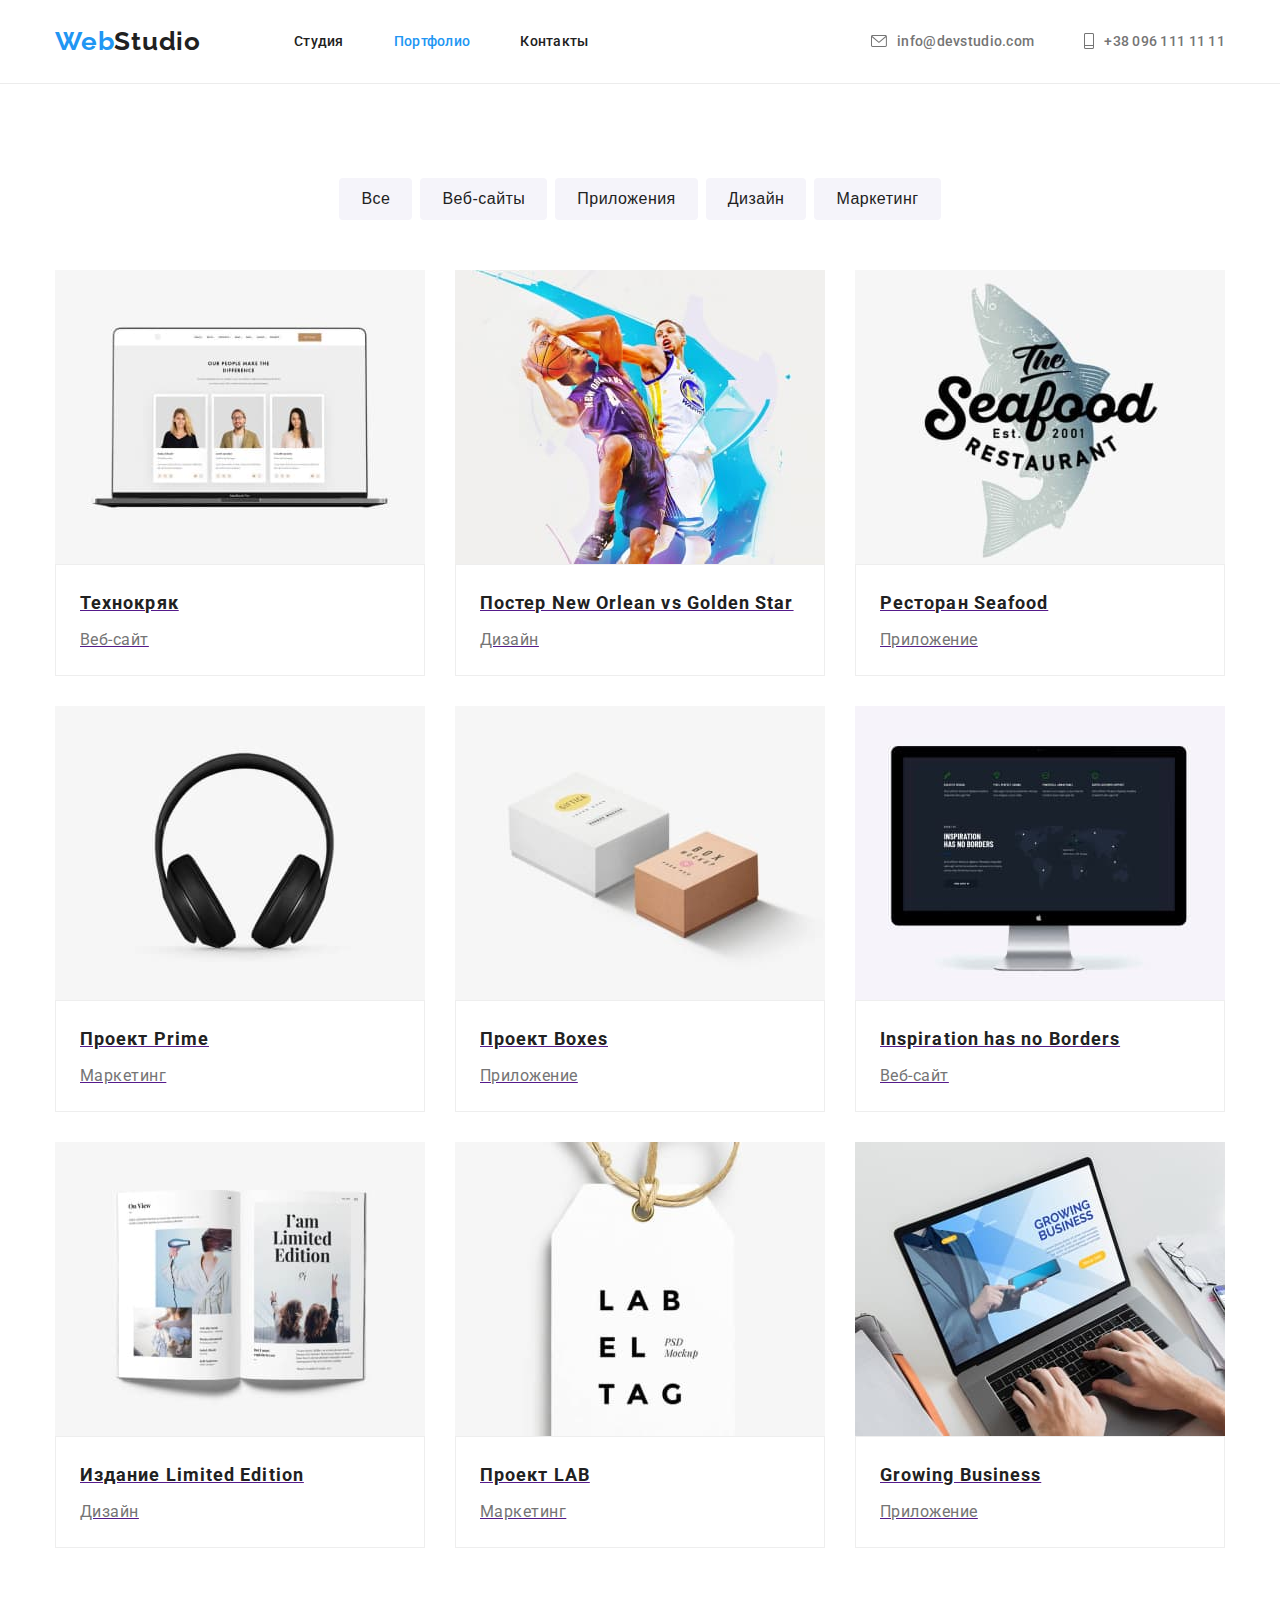
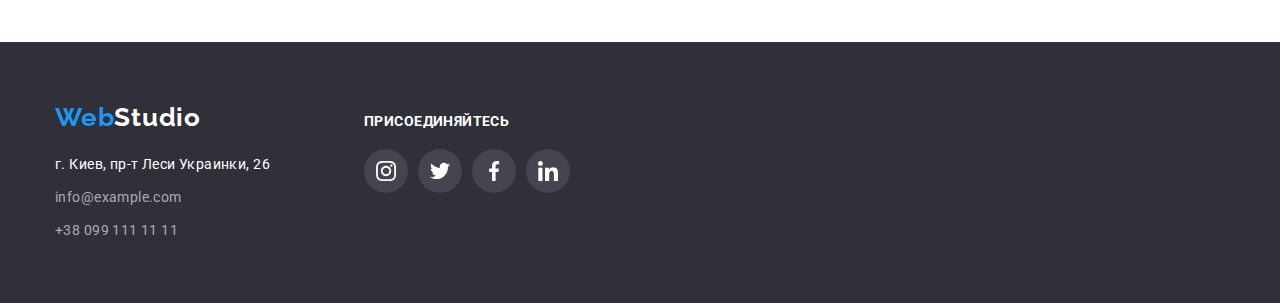
==== portfolio.html @ 88413a96 "дз4" ====
<!DOCTYPE html>
<html lang="ru">
  <head>
    <meta charset="UTF-8" />
    <meta
      http-equiv="X-UA-Compatible"
      content="IE=edge"
    />
    <meta
      name="viewport"
      content="width=device-width, initial-scale=1.0"
    />
    <title>Portfolio</title>
    <link
      rel="preconnect"
      href="https://fonts.googleapis.com"
    />
    <link
      rel="preconnect"
      href="https://fonts.gstatic.com"
      crossorigin
    />
    <link
      href="https://fonts.googleapis.com/css2?family=Raleway:wght@700&family=Roboto:wght@400;500;700;900&display=swap"
      rel="stylesheet"
    />
    <link
      rel="stylesheet"
      href="https://cdnjs.cloudflare.com/ajax/libs/modern-normalize/1.1.0/modern-normalize.min.css"
      integrity="sha512-wpPYUAdjBVSE4KJnH1VR1HeZfpl1ub8YT/NKx4PuQ5NmX2tKuGu6U/JRp5y+Y8XG2tV+wKQpNHVUX03MfMFn9Q=="
      crossorigin="anonymous"
      referrerpolicy="no-referrer"
    />
    <link
      rel="stylesheet"
      href="./css/styles.css"
    />
  </head>
  <body>
    <!--header-->
    <header class="page-header">
      <div class="header-container container">
        <a href="./index.html" class="logo link"
          ><span class="logo-web">Web</span
          ><span class="logo-studio"
            >Studio</span
          ></a
        >
        <nav>
          <ul class="header-nav">
            <li class="header-nav-item item">
              <a
                href="./index.html"
                class="header-link link "
                >Студия</a
              >
            </li>
            <li class="header-nav-item item">
              <a
                href="./portfolio.html"
                class="header-link link current"
                >Портфолио</a
              >
            </li>
            <li class="header-nav-item item">
              <a href="" class="header-link link"
                >Контакты</a
              >
            </li>
          </ul>
        </nav>
        <ul class="header-contact-us">
          <li class="header-contact-us-item item">
            <a
              href="mailto:info@devstudio.com"
              class="header-contact link"
              ><svg
                class="header-icon"
                width="16"
                height="12"
              >
                <use
                  href="./icons/symbol-defs.svg#icon-envelope"
                ></use>
              </svg>
              info@devstudio.com</a
            >
          </li>
          <li class="item">
            <a
              href="tel:+380961111111"
              class="header-contact link"
              ><svg
                class="header-icon"
                width="10"
                height="16"
              >
                <use
                  href="icons/symbol-defs.svg#icon-phone"
                ></use>
              </svg>
              +38 096 111 11 11</a
            >
          </li>
        </ul>
      </div>
    </header>
    <!--main-->
    <main>
      <section class="section">
        <div class="main-container container">
          <h1 class="visually-hidden">фильтр</h1>
          <ul class="main-list list">
            <li class="main-item">
              <button
                type="button"
                class="main-btn"
              >
                Все
              </button>
            </li>
            <li class="main-item">
              <button
                type="button"
                class="main-btn"
              >
                Веб-сайты
              </button>
            </li>
            <li class="main-item">
              <button
                type="button"
                class="main-btn"
              >
                Приложения
              </button>
            </li>
            <li class="main-item">
              <button
                type="button"
                class="main-btn"
              >
                Дизайн
              </button>
            </li>
            <li class="main-item">
              <button
                type="button"
                class="main-btn"
              >
                Маркетинг
              </button>
            </li>
          </ul>
          <ul class="project-list">
            <li class="project-item item">
              <a href="" class="project-link">
                <img
                  src="./img2/img.jpg"
                  alt="ноутбук"
                  width="370"
                />
                <div class="project-border">
                  <h2 class="project-title">
                    Технокряк
                  </h2>
                  <p class="project-text">
                    Веб-сайт
                  </p>
                </div>
              </a>
            </li>
            <li class="project-item item">
              <a href="" class="project-link">
                <img
                  src="./img2/img-2.jpg"
                  alt="два баскетболиста"
                  width="370"
                />
                <div class="project-border">
                  <h2 class="project-title">
                    Постер New Orlean vs Golden
                    Star
                  </h2>
                  <p class="project-text">
                    Дизайн
                  </p>
                </div>
              </a>
            </li>
            <li class="project-item item">
              <a href="" class="project-link">
                <img
                  src="./img2/img-3.jpg"
                  alt="лого ресторана"
                  width="370"
                />
                <div class="project-border">
                  <h2 class="project-title">
                    Ресторан Seafood
                  </h2>
                  <p class="project-text">
                    Приложение
                  </p>
                </div>
              </a>
            </li>
            <li class="project-item item">
              <a href="" class="project-link">
                <img
                  src="./img2/img-4.jpg"
                  alt="наушники"
                  width="370"
                />
                <div class="project-border">
                  <h2 class="project-title">
                    Проект Prime
                  </h2>
                  <p class="project-text">
                    Маркетинг
                  </p>
                </div>
              </a>
            </li>
            <li class="project-item item">
              <a href="" class="project-link">
                <img
                  src="./img2/img-5.jpg"
                  alt="две коробки"
                  width="370"
                />
                <div class="project-border">
                  <h2 class="project-title">
                    Проект Boxes
                  </h2>
                  <p class="project-text">
                    Приложение
                  </p>
                </div>
              </a>
            </li>
            <li class="project-item item">
              <a href="" class="project-link">
                <img
                  src="./img2/img-6.jpg"
                  alt="моноблок"
                  width="370"
                />
                <div class="project-border">
                  <h2 class="project-title">
                    Inspiration has no Borders
                  </h2>
                  <p class="project-text">
                    Веб-сайт
                  </p>
                </div>
              </a>
            </li>
            <li class="project-item item">
              <a href="" class="project-link">
                <img
                  src="./img2/img-7.jpg"
                  alt="книга"
                  width="370"
                />
                <div class="project-border">
                  <h2 class="project-title">
                    Издание Limited Edition
                  </h2>
                  <p class="project-text">
                    Дизайн
                  </p>
                </div>
              </a>
            </li>
            <li class="project-item item">
              <a href="" class="project-link">
                <img
                  src="./img2/img-8.jpg"
                  alt="бирка"
                  width="370"
                />
                <div class="project-border">
                  <h2 class="project-title">
                    Проект LAB
                  </h2>
                  <p class="project-text">
                    Маркетинг
                  </p>
                </div>
              </a>
            </li>
            <li class="project-item item">
              <a href="" class="project-link">
                <img
                  src="./img2/img-9.jpg"
                  alt="руки печатают на клавиатуре"
                  width="370"
                />
                <div class="project-border">
                  <h2 class="project-title">
                    Growing Business
                  </h2>
                  <p class="project-text">
                    Приложение
                  </p>
                </div>
              </a>
            </li>
          </ul>
        </div>
      </section>
    </main>
    <!--footer-->
    <footer class="footer">
      <div class="footer-container container">
        <div>
          <a
            href="./index.html"
            class="footer-logo logo link"
            ><span class="logo-web">Web</span
            ><span class="logo-studio-white"
              >Studio</span
            ></a
          >
          <address class="address">
            <ul class="footer-list">
              <li class="footer-item item">
                <a
                  class="footer-address link"
                  href="https://goo.gl/maps/dWY4cg4Rnmq4vtrc8"
                  target="_blank"
                  >г. Киев, пр-т Леси Украинки,
                  26</a
                >
              </li>
              <li class="footer-item item">
                <a
                  class="footer-email link"
                  href="mailto:info@example.com"
                  >info@example.com</a
                >
              </li>
              <li class="footer-item item">
                <a
                  class="footer-phone link"
                  href="tel:+380991111111"
                  >+38 099 111 11 11</a
                >
              </li>
            </ul>
          </address>
        </div>
        <div class="footer-social">
          <h3 class="follow-us">
            присоединяйтесь
          </h3>
          <ul class="footer-social-list">
            <li class="footer-social-item">
              <a class="social-link" href="">
                <svg
                  class="footer-icon"
                  width="20"
                  height="20"
                >
                  <use
                    href="./icons/symbol-defs.svg#icon-instagram3"
                  ></use>
                </svg>
              </a>
            </li>
            <li class="footer-social-item">
              <a class="social-link" href="">
                <svg
                  class="footer-icon"
                  width="20"
                  height="20"
                >
                  <use
                    href="./icons/symbol-defs.svg#icon-twitter"
                  ></use>
                </svg>
              </a>
            </li>
            <li class="footer-social-item">
              <a class="social-link" href="">
                <svg
                  class="footer-icon"
                  width="20"
                  height="20"
                >
                  <use
                    href="./icons/symbol-defs.svg#icon-facebook"
                  ></use>
                </svg>
              </a>
            </li>
            <li class="footer-social-item">
              <a class="social-link" href="">
                <svg
                  class="footer-icon"
                  width="20"
                  height="20"
                >
                  <use
                    href="./icons/symbol-defs.svg#icon-linkedin"
                  ></use>
                </svg>
              </a>
            </li>
          </ul>
        </div>
      </div>
    </footer>
  </body>
</html>
---- css/styles.css ----
* {
  box-sizing: border-box;
}

:root {
  --primary-text-color: #757575;
  --title-text-color: #212121;
  --accent-color: #2196f3;
  --white-color: #ffffff;
}

body {
  font-family: "Roboto", sans-serif;
  color: var(--primary-text-color);
  margin: 0;
}
p,
h1,
h2,
h3,
h4,
h5,
h6 {
  margin: 0;
  padding: 0;
}
ul,
ol {
  margin: 0;
  padding: 0;
  list-style: none;
}
img {
  display: block;
  min-width: 100%;
  height: auto;
}

.container {
  width: 1200px;
  padding-left: 15px;
  padding-right: 15px;
  margin: 0 auto;
}
.link,
.list,
.header-link,
.item {
  list-style: none;
  text-decoration: none;
  color: inherit;
  padding: 0;
  margin: 0;
}

.visually-hidden {
  position: absolute;
  white-space: nowrap;
  width: 1px;
  height: 1px;
  overflow: hidden;
  border: 0;
  padding: 0;
  clip: rect(0 0 0 0);
  clip-path: inset(50%);
  margin: -1px;
}
.img {
  display: block;
  max-width: 100%;
  height: auto;
}

/* -------------------header--------------------- */

.page-header {
  border-bottom: 1px solid #ececec;
}
.logo {
  font-family: "Raleway";
  font-style: normal;
  font-weight: 700;
  font-size: 26px;
  line-height: 1.19;
  letter-spacing: 0.03em;
  margin-right: 93px;
}
.logo-web {
  color: var(--accent-color);
}
.logo-studio {
  color: var(--title-text-color);
}
.logo-studio-white {
  color: var(--white-color);
}
.header-nav {
  display: flex;

  font-weight: 500;
  font-size: 14px;
  line-height: 1.33;
  letter-spacing: 0.02em;
  color: var(--title-text-color);
}

.header-link {
  display: block;
  padding-top: 32px;
  padding-bottom: 32px;
}
.header-nav .item:not(:last-child) {
  margin-right: 50px;
}
.header-contact-us {
  font-weight: 500;
  font-size: 14px;
  line-height: 1.33;
  letter-spacing: 0.02em;
  fill: var(--primary-text-color);
}
.header-nav .header-link:hover,
.header-nav .header-link:focus {
  color: var(--accent-color);
}
.header-contact-us .header-contact:hover,
.header-contact-us .header-contact:focus {
  color: var(--accent-color);
}

.header-contact-us {
  display: flex;
  margin-left: auto;
  align-items: center;
}
.header-contact-us .item + .item {
  margin-left: 50px;
}
.header-contact {
  padding-top: 32px;
  padding-bottom: 32px;
  display: flex;
  color: var(--primary-text-color);
  align-items: center;
}

.current {
  color: var(--accent-color);
}
.header-container {
  display: flex;
  align-items: center;
}
.header-container {
  border-bottom: 1px solid color#ECECEC;
}
.header-icon {
  margin-right: 10px;
}
.header-icon:hover,
.header-icon:focus {
  fill: var(--accent-color);
}

/*-------------main-----------------------------*/
.overlay {
  max-width: 1600px;
  height: 600px;
  margin-left: auto;
  margin-right: auto;
  background-image: linear-gradient(
      to right,
      rgba(47, 48, 58, 0.4),
      rgba(47, 48, 58, 0.4)
    ),
    url(../img4/Img.jpg);
  background-repeat: no-repeat;
  background-position: center;
  background-size: cover;
  background-color: #c4c4c4;
}
.main-section {
  padding-top: 200px;
  padding-bottom: 200px;

  color: var(--white-color);
  background-color: #2f303a;
  text-align: center;
  /* outline: 2px solid red; */
}
.main-section-title {
  margin-bottom: 30px;

  font-weight: 900;
  font-size: 44px;
  line-height: 1.36;
  text-align: center;
  letter-spacing: 0.06em;
  text-transform: uppercase;
  color: var(--white-color);
}
.main-button {
  font-family: inherit;
  font-weight: 700;
  font-size: 16px;
  line-height: 1.87;
  display: flex;
  align-items: center;
  text-align: center;
  letter-spacing: 0.06em;
  color: var(--white-color);
  background-color: var(--accent-color);
  cursor: pointer;
  min-width: 200px;
  text-align: center;
  display: inline-block;
  border-color: transparent;
  border-radius: 4px;
  padding: 10px 32px 10px 32px;
}

/* -------------Our advantages---------------- */
.section {
  padding-top: 94px;
  padding-bottom: 94px;
}
.advantages-title {
  margin-bottom: 10px;

  font-weight: 700;
  font-size: 14px;
  line-height: 1.14;
  letter-spacing: 0.03em;
  text-transform: uppercase;
  color: var(--title-text-color);
}
.advantages-text {
  width: 270px;
  font-size: 14px;
  line-height: 1.71;
  letter-spacing: 0.03em;
  color: var(--primary-text-color);
}
.advantages {
  /* outline: 2px solid cadetblue; */
}

.advantages-list {
  display: flex;
}
.advantages-item + .advantages-item {
  margin-left: 30px;
}
.advantages-bcg {
  margin-bottom: 30px;
  display: flex;
  align-items: center;
  justify-content: center;
  background-color: #f5f4fa;
  width: 270px;
  height: 120px;
}
/* .advantages-item::before {
  margin-bottom: 30px;
  display: block;
  content: "";
  height: 120px;
  background-color: #f5f4fa;
  block-size: contain;
  background-repeat: no-repeat;
  background-position: center;
} */
/* .icon-antenna::before {
  background-image: url(../img4/antenna.svg);
}
.icon-clock::before {
  background-image: url(../img4/clock.svg);
}
.icon-diagram::before {
  background-image: url(../img4/diagram.svg);
}
.icon-astronaut::before {
  background-image: url(../img4/astronaut1.svg);
} */
/* ---------------Our Activities--------------- */
.activity {
  padding-top: 0;
}
.activity-title {
  margin-bottom: 50px;

  font-style: normal;
  font-weight: 700;
  font-size: 36px;
  line-height: 1.16;
  text-align: center;
  letter-spacing: 0.03em;
  color: var(--title-text-color);
}
.activity {
  /* outline: 2px solid green; */
}
.activity-list {
  display: flex;
}
.activity-list .item + .item {
  margin-left: 30px;
}

/* ---------------Our Team--------------------- */
.team {
  background: #f5f4fa;
  /* outline: 2px solid burlywood; */
}
.team-text {
  padding-top: 30px;
  padding-bottom: 30px;
}
.team-title {
  margin-bottom: 50px;

  font-style: normal;
  font-weight: 700;
  font-size: 36px;
  line-height: 1.16;
  text-align: center;
  letter-spacing: 0.03em;
  color: var(--title-text-color);
}
.team-name {
  margin-bottom: 10px;

  font-weight: 500;
  font-size: 16px;
  line-height: 1.18;
  text-align: center;
  letter-spacing: 0.03em;
  color: var(--title-text-color);
}

.team-position {
  font-size: 16px;
  line-height: 1.18;
  text-align: center;
  letter-spacing: 0.03em;
  color: var(--primary-text-color);
}
.team-list {
  display: flex;
}
.team-list .item + .item {
  margin-left: 30px;
}
.team-item {
  background-color: var(--white-color);
  box-shadow: 0px 1px 3px rgba(0, 0, 0, 0.12),
    0px 1px 1px rgba(0, 0, 0, 0.14),
    0px 2px 1px rgba(0, 0, 0, 0.2);
  border-radius: 0px 0px 4px 4px;
}
.team-social-list {
  display: flex;
  justify-content: center;
  margin-top: 16px;
  padding-left: 32px;
  padding-right: 32px;
}
.team-social-link {
  width: 44px;
  height: 44px;
  border-radius: 50%;
  display: flex;
  align-items: center;
  justify-content: center;
  fill: #afb1b8;
}

.team-social-list
  .team-social-item
  + .team-social-item {
  margin-left: 10px;
}

.team-social-link:hover {
  background-color: var(--accent-color);
  fill: var(--white-color);
}
.team-social-link:focus {
  background-color: var(--accent-color);
  fill: var(--white-color);
}

/* --------------clients--------------------- */
.clients-title {
  margin-bottom: 50px;
  font-weight: 700;
  font-size: 36px;
  line-height: 42px;
  text-align: center;
  letter-spacing: 0.03em;
  color: var(--title-text-color);
}
.clients-list {
  display: flex;
  justify-content: center;
}
.clients-link {
  display: flex;
  width: 170px;
  height: 92px;
  border: 1px solid #afb1b8;
  box-sizing: border-box;
  border-radius: 4px;
  align-items: center;
  justify-content: center;
  fill: #afb1b8;
}
.clients-item + .clients-item {
  margin-left: 30px;
}
.clients-link:hover,
.clients-link:focus {
  fill: var(--accent-color);
  border-color: var(--accent-color);
}

/* ---------------Footer--------------------- */
.footer {
  padding-top: 60px;
  padding-bottom: 60px;
}
.footer-address {
  margin-bottom: 9px;

  font-size: 14px;
  line-height: 1.71;
  letter-spacing: 0.03em;
  color: var(--white-color);
}
.footer-email,
.footer-phone {
  font-size: 14px;
  line-height: 1.71;
  letter-spacing: 0.03em;
  color: rgba(255, 255, 255, 0.6);
}

.footer-list .footer-item + .footer-item {
  margin-top: 9px;
}
.footer {
  background: #2f303a;
}

.address {
  margin-top: 20px;
  font-style: normal;
}

.footer-address:focus,
.footer-address:hover,
.footer-email:focus,
.footer-email:hover,
.footer-phone:focus,
.footer-phone:hover {
  color: var(--accent-color);
}
.follow-us {
  font-weight: 700;
  font-size: 14px;
  line-height: 16px;
  letter-spacing: 0.03em;
  text-transform: uppercase;
  color: var(--white-color);
}
.footer-container {
  display: flex;
  align-items: baseline;
}
.footer-social {
  margin-left: 70px;
}
.footer-social-list {
  margin-top: 20px;
  display: flex;
}
.footer-social-item + .footer-social-item {
  margin-left: 10px;
}
.social-link {
  display: block;
  background-color: rgba(255, 255, 255, 0.1);
  width: 44px;
  height: 44px;
  border-radius: 50%;
  display: flex;
  align-items: center;
  justify-content: center;
  fill: var(--white-color);
}
.social-link:hover,
.social-link:focus {
  background-color: var(--accent-color);
}
/* --------------------------portfolio----------------------------- */

.main-btn:hover,
.main-btn:focus {
  color: var(--white-color);
  background-color: var(--accent-color);
  box-shadow: 0px 3px 1px rgba(0, 0, 0, 0.1),
    0px 1px 2px rgba(0, 0, 0, 0.08),
    0px 2px 2px rgba(0, 0, 0, 0.12);
}
.main-btn {
  font-weight: 500;
  font-size: 16px;
  line-height: 1.62;
  text-align: center;
  letter-spacing: 0.03em;
  color: var(--title-text-color);
  cursor: pointer;
  background-color: #f5f4fa;
  padding: 6px 20px;
  border-radius: 4px;
  border-color: transparent;
}
.main-list {
  display: flex;
  margin-bottom: 50px;
  justify-content: center;
}
.main-list .main-item + .main-item {
  margin-left: 8px;
}

/* ------projects------- */
.project-list {
  display: flex;
  flex-wrap: wrap;
  /* justify-content: space-between; !!!!!!!!!!!!!!!!!!!!!!!!!!!!! */
}
.project-item {
  width: 370px;
}
.project-item {
  margin-right: 30px;
  margin-bottom: 30px;
  background: #ffffff;
}
.project-item:nth-child(3n) {
  margin-right: 0;
}
.project-item:nth-last-child(-n + 3) {
  margin-bottom: 0;
}
.project-border {
  padding: 20px 24px;
  border: 1px solid #eeeeee;
}
.project-title {
  margin-bottom: 4px;
  font-weight: 700;
  font-size: 18px;
  line-height: 2;
  letter-spacing: 0.06em;
  color: var(--title-text-color);
}
.project-text {
  font-size: 16px;
  line-height: 1.88;
  letter-spacing: 0.03em;
  color: var(--primary-text-color);
}
.project-link {
  display: inline-block;
}
.project-link:hover,
.project-link:focus {
  border: 1px solid #eeeeee;
  box-sizing: border-box;
  box-shadow: 0px 1px 1px rgba(0, 0, 0, 0.12),
    0px 4px 4px rgba(0, 0, 0, 0.06),
    1px 4px 6px rgba(0, 0, 0, 0.16);
}
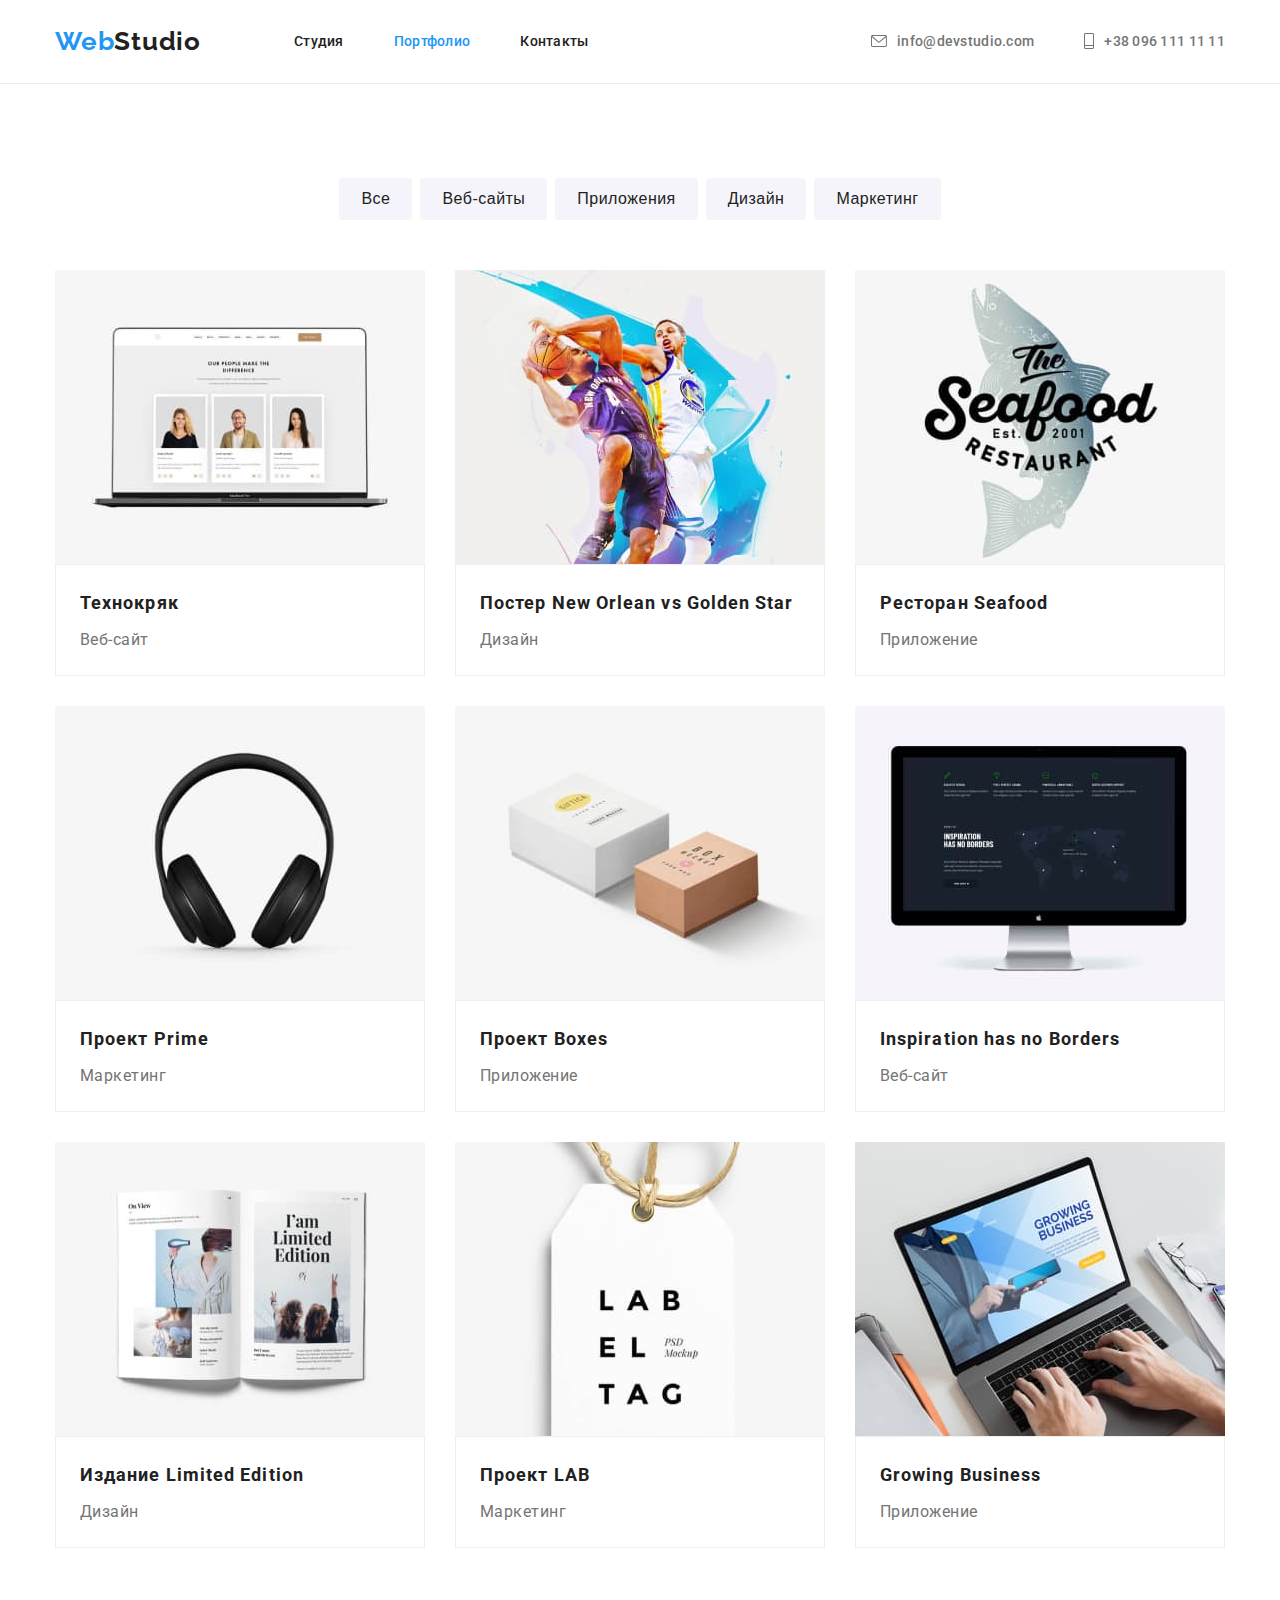
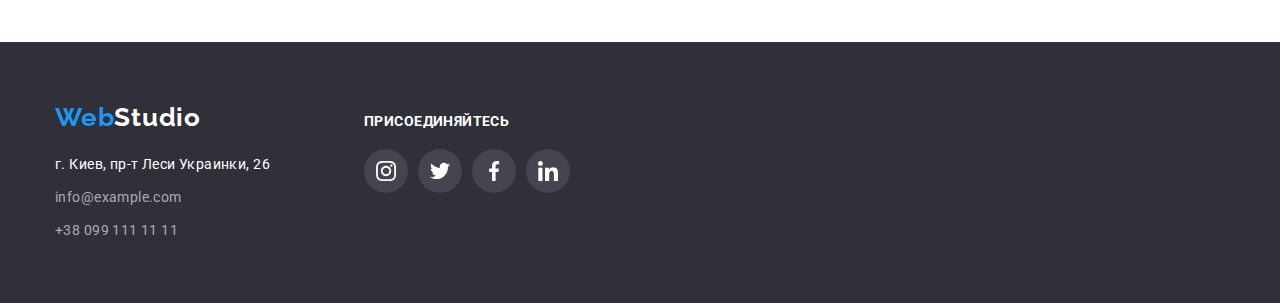
==== commit 24e02bfb: "final hw4" ====
--- a/portfolio.html
+++ b/portfolio.html
@@ -154,7 +154,7 @@
           </ul>
           <ul class="project-list">
             <li class="project-item item">
-              <a href="" class="project-link">
+              <a href="" class="project-link link">
                 <img
                   src="./img2/img.jpg"
                   alt="ноутбук"
@@ -171,7 +171,7 @@
               </a>
             </li>
             <li class="project-item item">
-              <a href="" class="project-link">
+              <a href="" class="project-link link">
                 <img
                   src="./img2/img-2.jpg"
                   alt="два баскетболиста"
@@ -189,7 +189,7 @@
               </a>
             </li>
             <li class="project-item item">
-              <a href="" class="project-link">
+              <a href="" class="project-link link">
                 <img
                   src="./img2/img-3.jpg"
                   alt="лого ресторана"
@@ -206,7 +206,7 @@
               </a>
             </li>
             <li class="project-item item">
-              <a href="" class="project-link">
+              <a href="" class="project-link link">
                 <img
                   src="./img2/img-4.jpg"
                   alt="наушники"
@@ -223,7 +223,7 @@
               </a>
             </li>
             <li class="project-item item">
-              <a href="" class="project-link">
+              <a href="" class="project-link link">
                 <img
                   src="./img2/img-5.jpg"
                   alt="две коробки"
@@ -240,7 +240,7 @@
               </a>
             </li>
             <li class="project-item item">
-              <a href="" class="project-link">
+              <a href="" class="project-link link">
                 <img
                   src="./img2/img-6.jpg"
                   alt="моноблок"
@@ -257,7 +257,7 @@
               </a>
             </li>
             <li class="project-item item">
-              <a href="" class="project-link">
+              <a href="" class="project-link link">
                 <img
                   src="./img2/img-7.jpg"
                   alt="книга"
@@ -274,7 +274,7 @@
               </a>
             </li>
             <li class="project-item item">
-              <a href="" class="project-link">
+              <a href="" class="project-link link">
                 <img
                   src="./img2/img-8.jpg"
                   alt="бирка"
@@ -291,7 +291,7 @@
               </a>
             </li>
             <li class="project-item item">
-              <a href="" class="project-link">
+              <a href="" class="project-link link">
                 <img
                   src="./img2/img-9.jpg"
                   alt="руки печатают на клавиатуре"
--- a/css/styles.css
+++ b/css/styles.css
@@ -156,11 +156,9 @@
 }
 .header-icon {
   margin-right: 10px;
-}
-.header-icon:hover,
-.header-icon:focus {
-  fill: var(--accent-color);
-}
+  fill: currentColor;
+}
+
 
 /*-------------main-----------------------------*/
 .overlay {
@@ -362,8 +360,6 @@
   display: flex;
   justify-content: center;
   margin-top: 16px;
-  padding-left: 32px;
-  padding-right: 32px;
 }
 .team-social-link {
   width: 44px;
@@ -577,8 +573,6 @@
 }
 .project-link:hover,
 .project-link:focus {
-  border: 1px solid #eeeeee;
-  box-sizing: border-box;
   box-shadow: 0px 1px 1px rgba(0, 0, 0, 0.12),
     0px 4px 4px rgba(0, 0, 0, 0.06),
     1px 4px 6px rgba(0, 0, 0, 0.16);
